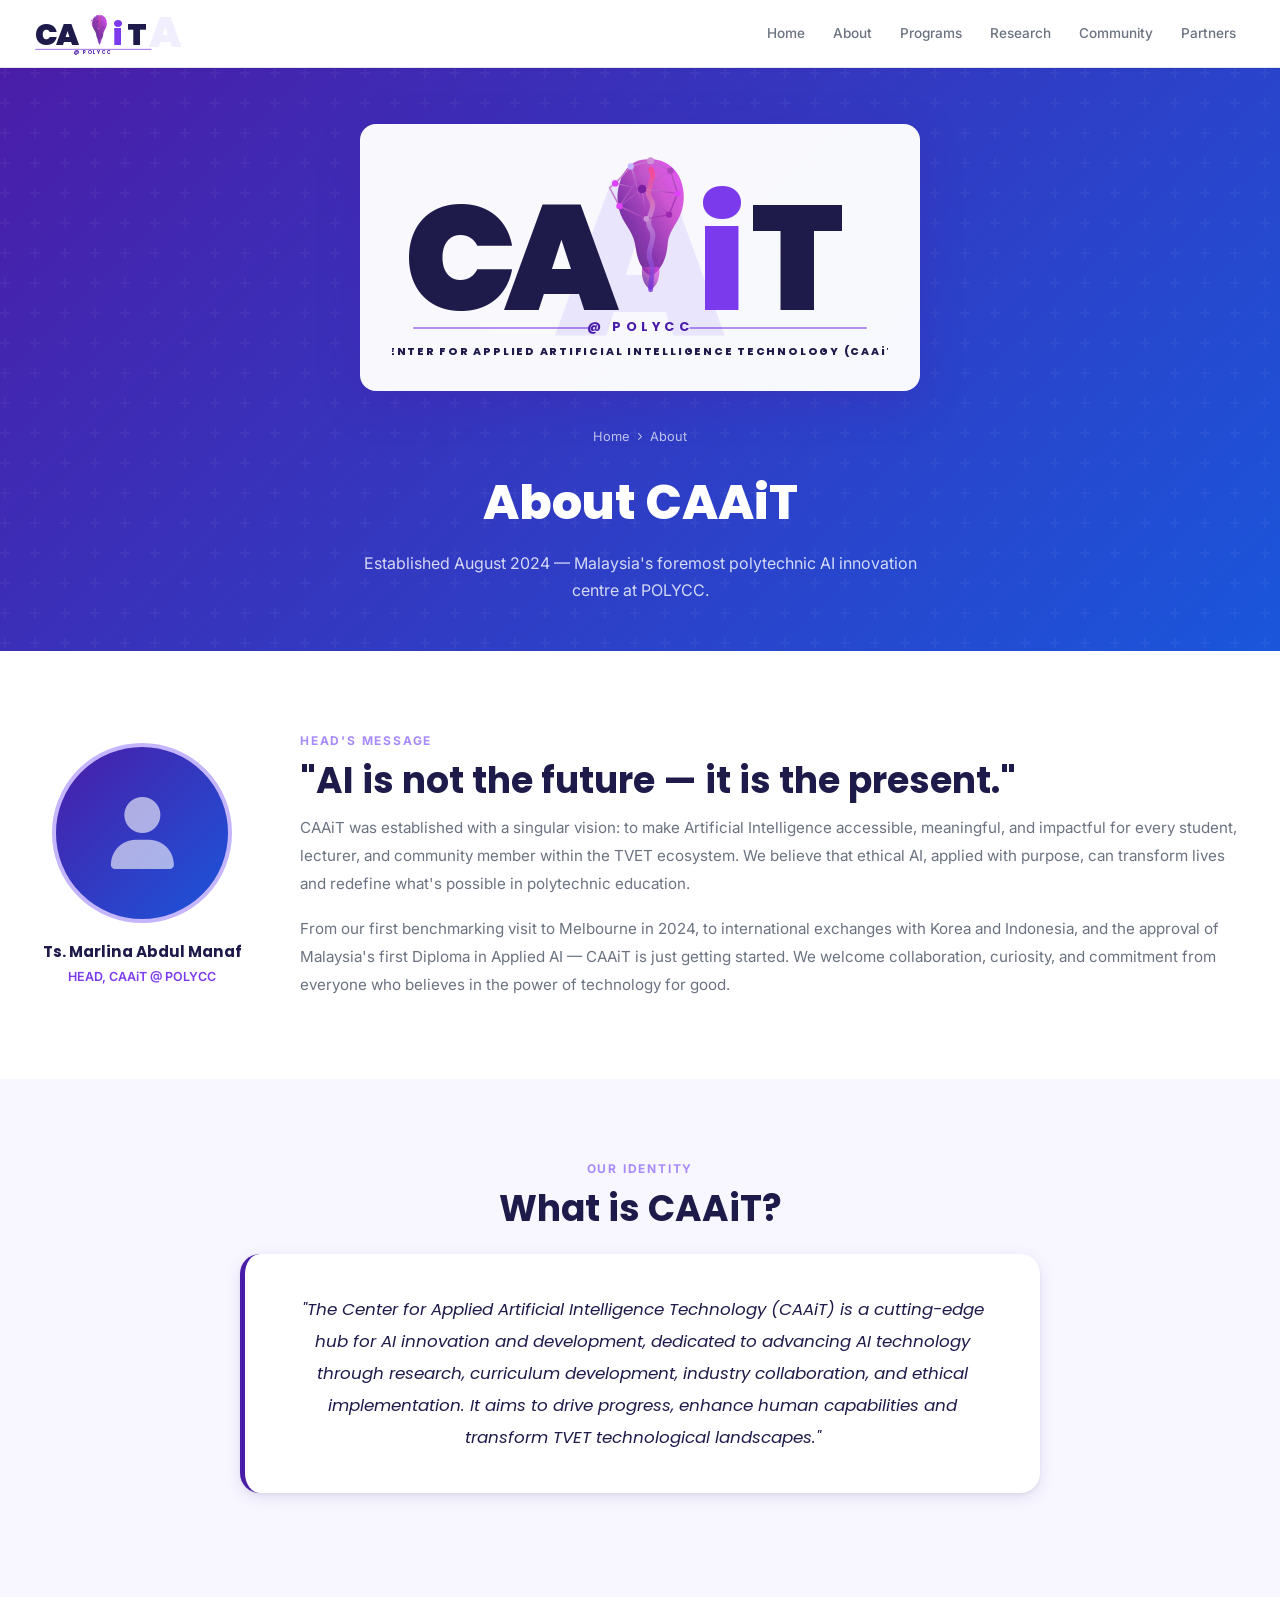
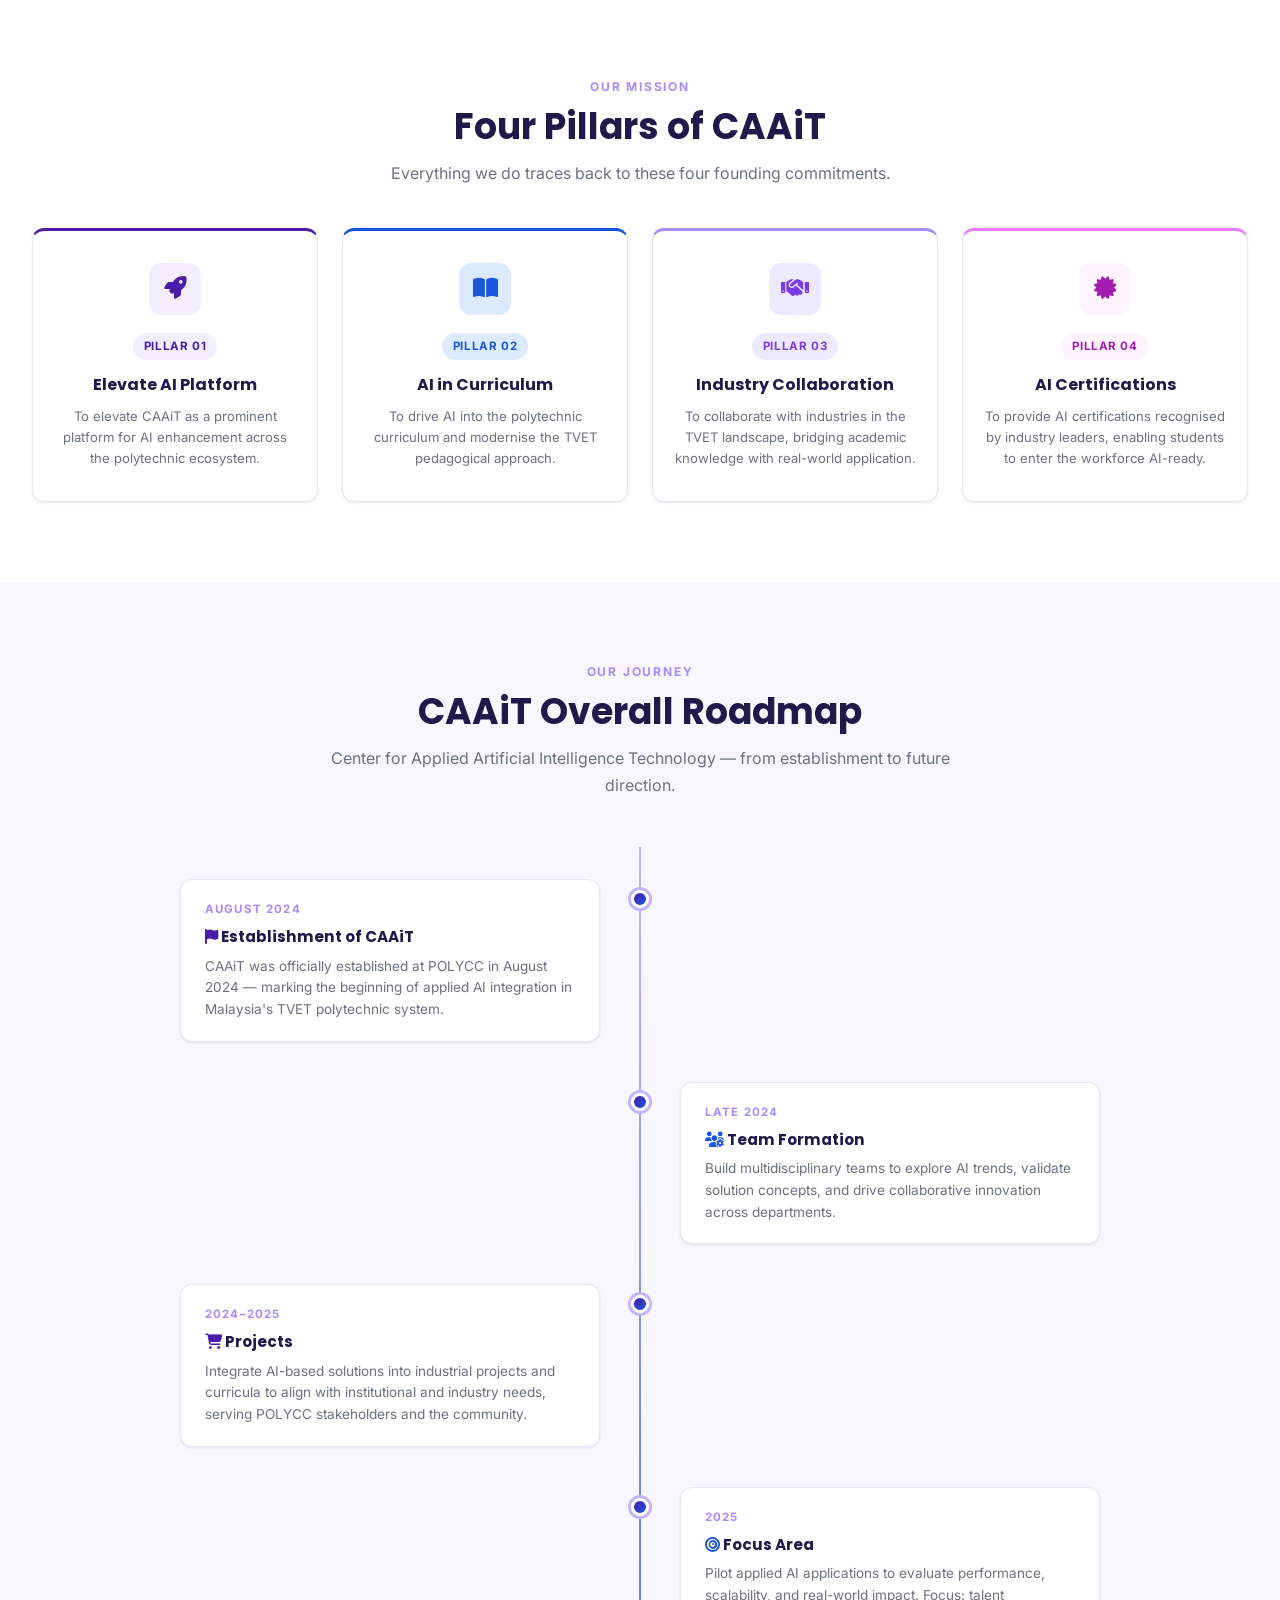
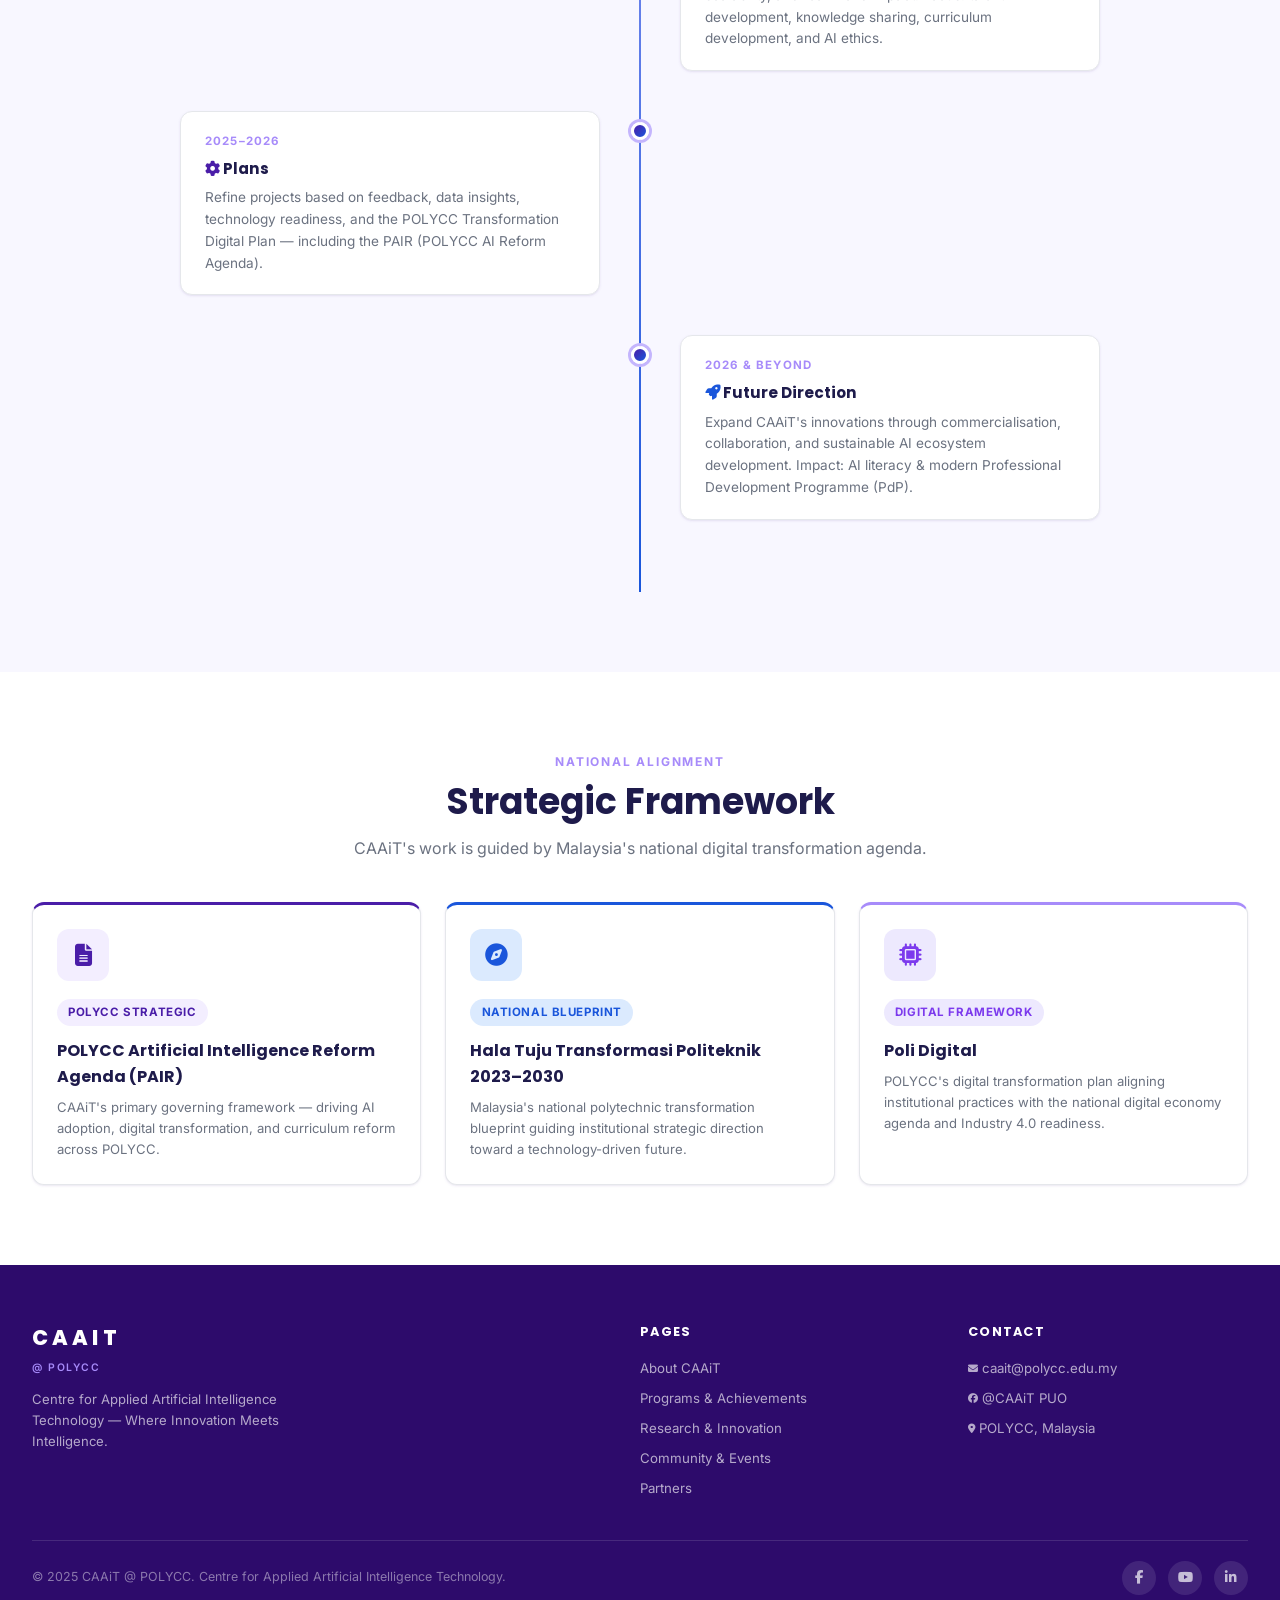
==== about.html @ 2a8da815 "Upload latest CAAiT dashboard" ====
<!DOCTYPE html>
<html lang="en">
<head>
  <meta charset="UTF-8" />
  <meta name="viewport" content="width=device-width, initial-scale=1.0" />
  <title>CAAiT — About</title>
  <link rel="stylesheet" href="https://cdnjs.cloudflare.com/ajax/libs/font-awesome/6.5.0/css/all.min.css" />
  <link rel="stylesheet" href="https://cdn.jsdelivr.net/npm/aos@2.3.4/dist/aos.css" />
  <link rel="stylesheet" href="styles.css" />
</head>
<body>

<nav class="nav">
  <div class="nav-inner">
    <a href="index.html" class="nav-logo" style="text-decoration:none;">
      <svg viewBox="0 0 330 52" xmlns="http://www.w3.org/2000/svg" style="height:42px;width:auto;display:block;">
        <defs>
          <linearGradient id="nv-face" x1="1" y1="0" x2="0" y2="1"><stop offset="0%" stop-color="#E040FB"/><stop offset="50%" stop-color="#7B1FA2"/><stop offset="100%" stop-color="#3A1070"/></linearGradient>
          <linearGradient id="nv-spine" x1="0" y1="0" x2="0" y2="1"><stop offset="0%" stop-color="#FF4081"/><stop offset="100%" stop-color="#6D28D9"/></linearGradient>
          <linearGradient id="nv-mesh" x1="0" y1="0" x2="1" y2="1"><stop offset="0%" stop-color="#CE93D8"/><stop offset="100%" stop-color="#9C27B0"/></linearGradient>
        </defs>
        <text x="165" y="42" text-anchor="middle" font-family="Poppins,sans-serif" font-weight="900" font-size="52" fill="#C4B5FD" opacity="0.22" style="pointer-events:none">A</text>
        <text x="4"   y="40" font-family="Poppins,sans-serif" font-weight="900" font-size="37" fill="#1E1B4B">C</text>
        <text x="30"  y="40" font-family="Poppins,sans-serif" font-weight="900" font-size="37" fill="#1E1B4B">A</text>
        <g transform="translate(68,1) scale(0.195)">
          <path d="M78 8 C95 6,118 18,124 42 C130 62,126 82,116 98 C110 108,105 116,104 128 C103 140,100 152,94 160 C90 166,86 170,80 172 C74 170,70 166,68 160 C62 152,60 140,58 128 C56 116,50 108,44 98 C34 82,30 62,36 42 C42 18,60 6,78 8Z" fill="url(#nv-face)" opacity="0.88"/>
          <path d="M68 160 C66 176,72 188,80 192 C88 188,94 176,92 160Z" fill="url(#nv-face)" opacity="0.70"/>
          <path d="M80 22 C90 36,70 50,80 64 C90 78,70 92,80 106 C90 120,72 136,80 152 C85 162,80 176,80 192" stroke="url(#nv-spine)" stroke-width="7" fill="none" stroke-linecap="round" opacity="0.75"/>
          <polygon points="30,42 52,18 80,10 108,24 118,56 106,86 74,92 36,74 22,48" fill="none" stroke="url(#nv-mesh)" stroke-width="2" opacity="0.9"/>
          <line x1="68" y1="50" x2="30" y2="42" stroke="url(#nv-mesh)" stroke-width="1.5" opacity="0.8"/><line x1="68" y1="50" x2="52" y2="18" stroke="url(#nv-mesh)" stroke-width="1.5" opacity="0.8"/>
          <line x1="68" y1="50" x2="80" y2="10" stroke="url(#nv-mesh)" stroke-width="1.5" opacity="0.8"/><line x1="68" y1="50" x2="108" y2="24" stroke="url(#nv-mesh)" stroke-width="1.5" opacity="0.8"/>
          <line x1="68" y1="50" x2="118" y2="56" stroke="url(#nv-mesh)" stroke-width="1.5" opacity="0.8"/><line x1="68" y1="50" x2="106" y2="86" stroke="url(#nv-mesh)" stroke-width="1.5" opacity="0.8"/>
          <line x1="68" y1="50" x2="74" y2="92" stroke="url(#nv-mesh)" stroke-width="1.5" opacity="0.8"/><line x1="68" y1="50" x2="36" y2="74" stroke="url(#nv-mesh)" stroke-width="1.5" opacity="0.8"/>
          <circle cx="52" cy="18" r="4.5" fill="#C4B5FD"/><circle cx="80" cy="10" r="5" fill="#CE93D8"/><circle cx="108" cy="24" r="4.5" fill="#AB47BC"/>
          <circle cx="118" cy="56" r="4" fill="#E040FB"/><circle cx="106" cy="86" r="4.5" fill="#9C27B0"/><circle cx="74" cy="92" r="4" fill="#CE93D8"/>
          <circle cx="36" cy="74" r="4.5" fill="#E040FB"/><circle cx="30" cy="42" r="4.5" fill="#E040FB"/><circle cx="68" cy="50" r="6" fill="#7B1FA2"/>
        </g>
        <text x="100" y="40" font-family="Poppins,sans-serif" font-weight="900" font-size="37" fill="#7C3AED">i</text>
        <text x="118" y="40" font-family="Poppins,sans-serif" font-weight="900" font-size="37" fill="#1E1B4B">T</text>
        <line x1="4" y1="45" x2="148" y2="45" stroke="#6D28D9" stroke-width="0.8"/>
        <text x="76" y="51" font-family="Poppins,sans-serif" font-weight="700" font-size="6" fill="#4A1DA8" text-anchor="middle" letter-spacing="2">@ POLYCC</text>
      </svg>
    </a>
    <button class="nav-toggle" aria-label="Toggle menu"><span></span><span></span><span></span></button>
    <div class="nav-links">
      <a href="index.html">Home</a>
      <a href="about.html">About</a>
      <a href="programs.html">Programs</a>
      <a href="research.html">Research</a>
      <a href="community.html">Community</a>
      <a href="partners.html">Partners</a>
    </div>
  </div>
</nav>

<!-- HERO -->
<section class="hero-page">
  <div class="hero-inner">
    <!-- Full CAAiT Logo -->
    <div style="margin-bottom:1.5rem;" data-aos="fade-down">
      <div style="display:inline-block; background:rgba(255,255,255,0.97); border-radius:16px; padding:1.5rem 2rem 1rem; box-shadow:0 12px 40px rgba(74,29,168,0.3); max-width:560px; width:100%;">
        <svg viewBox="0 0 700 320" xmlns="http://www.w3.org/2000/svg" style="width:100%;height:auto;display:block;">
          <defs>
            <linearGradient id="hp-face" x1="1" y1="0" x2="0" y2="1"><stop offset="0%" stop-color="#E040FB"/><stop offset="30%" stop-color="#CC44CC"/><stop offset="65%" stop-color="#7B1FA2"/><stop offset="100%" stop-color="#3A1070"/></linearGradient>
            <linearGradient id="hp-spine" x1="0" y1="0" x2="0" y2="1"><stop offset="0%" stop-color="#FF4081"/><stop offset="40%" stop-color="#CE93D8"/><stop offset="100%" stop-color="#6D28D9"/></linearGradient>
            <linearGradient id="hp-mesh" x1="0" y1="0" x2="1" y2="1"><stop offset="0%" stop-color="#CE93D8"/><stop offset="100%" stop-color="#9C27B0"/></linearGradient>
          </defs>
          <text x="350" y="265" text-anchor="middle" font-family="Poppins,sans-serif" font-weight="900" font-size="310" fill="#C4B5FD" opacity="0.28" style="pointer-events:none">A</text>
          <text x="18"  y="228" font-family="Poppins,sans-serif" font-weight="900" font-size="210" fill="#1E1B4B" text-anchor="start">C</text>
          <text x="158" y="228" font-family="Poppins,sans-serif" font-weight="900" font-size="210" fill="#1E1B4B" text-anchor="start">A</text>
          <g transform="translate(285,8)">
            <path d="M78 8 C95 6,118 18,124 42 C130 62,126 82,116 98 C110 108,105 116,104 128 C103 140,100 152,94 160 C90 166,86 170,80 172 C74 170,70 166,68 160 C62 152,60 140,58 128 C56 116,50 108,44 98 C34 82,30 62,36 42 C42 18,60 6,78 8Z" fill="url(#hp-face)" opacity="0.88"/>
            <path d="M68 160 C66 176,72 188,80 192 C88 188,94 176,92 160Z" fill="url(#hp-face)" opacity="0.70"/>
            <path d="M80 22 C90 36,70 50,80 64 C90 78,70 92,80 106 C90 120,72 136,80 152 C85 162,80 176,80 192" stroke="url(#hp-spine)" stroke-width="7" fill="none" stroke-linecap="round" opacity="0.75"/>
            <polygon points="30,42 52,18 80,10 108,24 118,56 106,86 74,92 36,74 22,48" fill="none" stroke="url(#hp-mesh)" stroke-width="2" opacity="0.92"/>
            <line x1="52" y1="18" x2="74" y2="92" stroke="url(#hp-mesh)" stroke-width="1.5" opacity="0.75"/><line x1="80" y1="10" x2="36" y2="74" stroke="url(#hp-mesh)" stroke-width="1.5" opacity="0.75"/>
            <line x1="68" y1="50" x2="30" y2="42" stroke="url(#hp-mesh)" stroke-width="1.4" opacity="0.8"/><line x1="68" y1="50" x2="52" y2="18" stroke="url(#hp-mesh)" stroke-width="1.4" opacity="0.8"/>
            <line x1="68" y1="50" x2="80" y2="10" stroke="url(#hp-mesh)" stroke-width="1.4" opacity="0.8"/><line x1="68" y1="50" x2="108" y2="24" stroke="url(#hp-mesh)" stroke-width="1.4" opacity="0.8"/>
            <line x1="68" y1="50" x2="118" y2="56" stroke="url(#hp-mesh)" stroke-width="1.4" opacity="0.8"/><line x1="68" y1="50" x2="106" y2="86" stroke="url(#hp-mesh)" stroke-width="1.4" opacity="0.8"/>
            <line x1="68" y1="50" x2="74" y2="92" stroke="url(#hp-mesh)" stroke-width="1.4" opacity="0.8"/><line x1="68" y1="50" x2="36" y2="74" stroke="url(#hp-mesh)" stroke-width="1.4" opacity="0.8"/>
            <circle cx="30" cy="42" r="4.5" fill="#E040FB"/><circle cx="52" cy="18" r="4.5" fill="#C4B5FD"/><circle cx="80" cy="10" r="5" fill="#CE93D8"/>
            <circle cx="108" cy="24" r="4.5" fill="#AB47BC"/><circle cx="118" cy="56" r="4" fill="#E040FB"/><circle cx="106" cy="86" r="4.5" fill="#9C27B0"/>
            <circle cx="74" cy="92" r="4" fill="#CE93D8"/><circle cx="36" cy="74" r="4.5" fill="#E040FB"/><circle cx="68" cy="50" r="6" fill="#7B1FA2"/>
          </g>
          <text x="432" y="228" font-family="Poppins,sans-serif" font-weight="900" font-size="210" fill="#7C3AED" text-anchor="start">i</text>
          <text x="508" y="228" font-family="Poppins,sans-serif" font-weight="900" font-size="210" fill="#1E1B4B" text-anchor="start">T</text>
          <line x1="30" y1="254" x2="280" y2="254" stroke="#6D28D9" stroke-width="1.5"/>
          <text x="350" y="259" font-family="Poppins,sans-serif" font-weight="700" font-size="18" fill="#4A1DA8" text-anchor="middle" letter-spacing="6">@ POLYCC</text>
          <line x1="420" y1="254" x2="670" y2="254" stroke="#6D28D9" stroke-width="1.5"/>
          <text x="350" y="292" font-family="Poppins,sans-serif" font-weight="800" font-size="15" fill="#1E1B4B" text-anchor="middle" letter-spacing="2.5">CENTER FOR APPLIED ARTIFICIAL INTELLIGENCE TECHNOLOGY (CAAiT)</text>
        </svg>
      </div>
    </div>
    <div class="hero-breadcrumb"><a href="index.html">Home</a> <i class="fa-solid fa-chevron-right fa-2xs"></i> About</div>
    <h1 style="font-family:'Poppins',sans-serif; font-size:clamp(1.8rem,4vw,3rem); font-weight:800; color:#fff; margin-bottom:0.5rem;">About CAAiT</h1>
    <p style="color:rgba(255,255,255,0.8); font-size:1rem; max-width:560px; margin:0 auto;">Established August 2024 — Malaysia's foremost polytechnic AI innovation centre at POLYCC.</p>
  </div>
</section>

<!-- HEAD'S MESSAGE -->
<section class="section section-alt">
  <div class="container">
    <div style="display:grid; grid-template-columns:220px 1fr; gap:3rem; align-items:center;" data-aos="fade-up">
      <div style="text-align:center;">
        <div style="width:180px; height:180px; border-radius:50%; background:var(--gradient); margin:0 auto 1rem; display:flex; align-items:center; justify-content:center; border:4px solid var(--violet-light);">
          <i class="fa-solid fa-user" style="font-size:4.5rem; color:rgba(255,255,255,0.6);"></i>
        </div>
        <div style="font-family:'Poppins',sans-serif; font-weight:700; font-size:0.95rem; color:var(--text);">Ts. Marlina Abdul Manaf</div>
        <div style="font-size:0.78rem; color:var(--violet-mid); font-weight:600; margin-top:0.2rem;">HEAD, CAAiT @ POLYCC</div>
      </div>
      <div>
        <div class="section-label">Head's Message</div>
        <h2 class="section-title">"AI is not the future — it is the present."</h2>
        <p style="color:var(--text-muted); line-height:1.85; font-size:0.95rem; margin-bottom:1rem;">
          CAAiT was established with a singular vision: to make Artificial Intelligence accessible, meaningful, and impactful for every student, lecturer, and community member within the TVET ecosystem. We believe that ethical AI, applied with purpose, can transform lives and redefine what's possible in polytechnic education.
        </p>
        <p style="color:var(--text-muted); line-height:1.85; font-size:0.95rem;">
          From our first benchmarking visit to Melbourne in 2024, to international exchanges with Korea and Indonesia, and the approval of Malaysia's first Diploma in Applied AI — CAAiT is just getting started. We welcome collaboration, curiosity, and commitment from everyone who believes in the power of technology for good.
        </p>
      </div>
    </div>
  </div>
</section>

<!-- WHAT IS CAAIT -->
<section class="section">
  <div class="container">
    <div class="text-center" data-aos="fade-up">
      <div class="section-label">Our Identity</div>
      <h2 class="section-title">What is CAAiT?</h2>
    </div>
    <div style="max-width:800px; margin:1.5rem auto; background:var(--white); border-radius:var(--radius-lg); padding:2.5rem; border-left:5px solid var(--violet); box-shadow:var(--shadow-md);" data-aos="fade-up">
      <p style="font-size:1.05rem; line-height:1.9; color:var(--text); text-align:center; font-style:italic; font-family:'Poppins',sans-serif;">
        "The Center for Applied Artificial Intelligence Technology (CAAiT) is a cutting-edge hub for AI innovation and development, dedicated to advancing AI technology through research, curriculum development, industry collaboration, and ethical implementation. It aims to drive progress, enhance human capabilities and transform TVET technological landscapes."
      </p>
    </div>
  </div>
</section>

<!-- MISSION PILLARS -->
<section class="section section-alt">
  <div class="container">
    <div class="text-center" data-aos="fade-up">
      <div class="section-label">Our Mission</div>
      <h2 class="section-title">Four Pillars of CAAiT</h2>
      <p class="section-subtitle">Everything we do traces back to these four founding commitments.</p>
    </div>
    <div class="grid-4" style="margin-top:2rem;">
      <div class="card card-accent" style="text-align:center; padding:2rem 1.25rem;" data-aos="fade-up" data-aos-delay="0">
        <div class="icon-box icon-box-violet" style="margin:0 auto 1rem;"><i class="fa-solid fa-rocket"></i></div>
        <div class="badge badge-violet" style="margin-bottom:0.75rem;">Pillar 01</div>
        <div style="font-family:'Poppins',sans-serif; font-weight:700; margin-bottom:0.5rem;">Elevate AI Platform</div>
        <div style="font-size:0.82rem; color:var(--text-muted); line-height:1.6;">To elevate CAAiT as a prominent platform for AI enhancement across the polytechnic ecosystem.</div>
      </div>
      <div class="card card-accent-blue" style="text-align:center; padding:2rem 1.25rem;" data-aos="fade-up" data-aos-delay="80">
        <div class="icon-box icon-box-blue" style="margin:0 auto 1rem;"><i class="fa-solid fa-book-open"></i></div>
        <div class="badge badge-blue" style="margin-bottom:0.75rem;">Pillar 02</div>
        <div style="font-family:'Poppins',sans-serif; font-weight:700; margin-bottom:0.5rem;">AI in Curriculum</div>
        <div style="font-size:0.82rem; color:var(--text-muted); line-height:1.6;">To drive AI into the polytechnic curriculum and modernise the TVET pedagogical approach.</div>
      </div>
      <div class="card card-accent-lavender" style="text-align:center; padding:2rem 1.25rem;" data-aos="fade-up" data-aos-delay="160">
        <div class="icon-box icon-box-lav" style="margin:0 auto 1rem;"><i class="fa-solid fa-handshake"></i></div>
        <div class="badge badge-lavender" style="margin-bottom:0.75rem;">Pillar 03</div>
        <div style="font-family:'Poppins',sans-serif; font-weight:700; margin-bottom:0.5rem;">Industry Collaboration</div>
        <div style="font-size:0.82rem; color:var(--text-muted); line-height:1.6;">To collaborate with industries in the TVET landscape, bridging academic knowledge with real-world application.</div>
      </div>
      <div class="card" style="text-align:center; padding:2rem 1.25rem; border-top:3px solid var(--pink);" data-aos="fade-up" data-aos-delay="240">
        <div class="icon-box icon-box-pink" style="margin:0 auto 1rem;"><i class="fa-solid fa-certificate"></i></div>
        <div class="badge badge-pink" style="margin-bottom:0.75rem;">Pillar 04</div>
        <div style="font-family:'Poppins',sans-serif; font-weight:700; margin-bottom:0.5rem;">AI Certifications</div>
        <div style="font-size:0.82rem; color:var(--text-muted); line-height:1.6;">To provide AI certifications recognised by industry leaders, enabling students to enter the workforce AI-ready.</div>
      </div>
    </div>
  </div>
</section>

<!-- ROADMAP TIMELINE -->
<section class="section">
  <div class="container">
    <div class="text-center" data-aos="fade-up">
      <div class="section-label">Our Journey</div>
      <h2 class="section-title">CAAiT Overall Roadmap</h2>
      <p class="section-subtitle">Center for Applied Artificial Intelligence Technology — from establishment to future direction.</p>
    </div>
    <div class="timeline" style="margin-top:3rem;">

      <div class="timeline-item" data-aos="fade-right">
        <div class="timeline-dot"></div>
        <div class="timeline-content">
          <div class="timeline-year">August 2024</div>
          <div class="timeline-heading"><i class="fa-solid fa-flag" style="color:var(--violet);"></i> Establishment of CAAiT</div>
          <div class="timeline-body">CAAiT was officially established at POLYCC in August 2024 — marking the beginning of applied AI integration in Malaysia's TVET polytechnic system.</div>
        </div>
      </div>

      <div class="timeline-item" data-aos="fade-left">
        <div class="timeline-dot"></div>
        <div class="timeline-content">
          <div class="timeline-year">Late 2024</div>
          <div class="timeline-heading"><i class="fa-solid fa-users-gear" style="color:var(--blue);"></i> Team Formation</div>
          <div class="timeline-body">Build multidisciplinary teams to explore AI trends, validate solution concepts, and drive collaborative innovation across departments.</div>
        </div>
      </div>

      <div class="timeline-item" data-aos="fade-right">
        <div class="timeline-dot"></div>
        <div class="timeline-content">
          <div class="timeline-year">2024–2025</div>
          <div class="timeline-heading"><i class="fa-solid fa-cart-shopping" style="color:var(--violet);"></i> Projects</div>
          <div class="timeline-body">Integrate AI-based solutions into industrial projects and curricula to align with institutional and industry needs, serving POLYCC stakeholders and the community.</div>
        </div>
      </div>

      <div class="timeline-item" data-aos="fade-left">
        <div class="timeline-dot"></div>
        <div class="timeline-content">
          <div class="timeline-year">2025</div>
          <div class="timeline-heading"><i class="fa-solid fa-bullseye" style="color:var(--blue);"></i> Focus Area</div>
          <div class="timeline-body">Pilot applied AI applications to evaluate performance, scalability, and real-world impact. Focus: talent development, knowledge sharing, curriculum development, and AI ethics.</div>
        </div>
      </div>

      <div class="timeline-item" data-aos="fade-right">
        <div class="timeline-dot"></div>
        <div class="timeline-content">
          <div class="timeline-year">2025–2026</div>
          <div class="timeline-heading"><i class="fa-solid fa-gear" style="color:var(--violet);"></i> Plans</div>
          <div class="timeline-body">Refine projects based on feedback, data insights, technology readiness, and the POLYCC Transformation Digital Plan — including the PAIR (POLYCC AI Reform Agenda).</div>
        </div>
      </div>

      <div class="timeline-item" data-aos="fade-left">
        <div class="timeline-dot"></div>
        <div class="timeline-content">
          <div class="timeline-year">2026 &amp; Beyond</div>
          <div class="timeline-heading"><i class="fa-solid fa-rocket" style="color:var(--blue);"></i> Future Direction</div>
          <div class="timeline-body">Expand CAAiT's innovations through commercialisation, collaboration, and sustainable AI ecosystem development. Impact: AI literacy &amp; modern Professional Development Programme (PdP).</div>
        </div>
      </div>

    </div>
  </div>
</section>

<!-- STRATEGIC ALIGNMENT -->
<section class="section section-alt">
  <div class="container">
    <div class="text-center" data-aos="fade-up">
      <div class="section-label">National Alignment</div>
      <h2 class="section-title">Strategic Framework</h2>
      <p class="section-subtitle">CAAiT's work is guided by Malaysia's national digital transformation agenda.</p>
    </div>
    <div class="grid-3" style="margin-top:2rem;">
      <div class="card card-accent" data-aos="fade-up" data-aos-delay="0">
        <div class="icon-box icon-box-violet"><i class="fa-solid fa-file-lines"></i></div>
        <div class="badge badge-violet" style="margin-bottom:0.75rem;">POLYCC Strategic</div>
        <div style="font-family:'Poppins',sans-serif; font-weight:700; margin-bottom:0.4rem;">POLYCC Artificial Intelligence Reform Agenda (PAIR)</div>
        <div style="font-size:0.82rem; color:var(--text-muted); line-height:1.6;">CAAiT's primary governing framework — driving AI adoption, digital transformation, and curriculum reform across POLYCC.</div>
      </div>
      <div class="card card-accent-blue" data-aos="fade-up" data-aos-delay="80">
        <div class="icon-box icon-box-blue"><i class="fa-solid fa-compass"></i></div>
        <div class="badge badge-blue" style="margin-bottom:0.75rem;">National Blueprint</div>
        <div style="font-family:'Poppins',sans-serif; font-weight:700; margin-bottom:0.4rem;">Hala Tuju Transformasi Politeknik 2023–2030</div>
        <div style="font-size:0.82rem; color:var(--text-muted); line-height:1.6;">Malaysia's national polytechnic transformation blueprint guiding institutional strategic direction toward a technology-driven future.</div>
      </div>
      <div class="card card-accent-lavender" data-aos="fade-up" data-aos-delay="160">
        <div class="icon-box icon-box-lav"><i class="fa-solid fa-microchip"></i></div>
        <div class="badge badge-lavender" style="margin-bottom:0.75rem;">Digital Framework</div>
        <div style="font-family:'Poppins',sans-serif; font-weight:700; margin-bottom:0.4rem;">Poli Digital</div>
        <div style="font-size:0.82rem; color:var(--text-muted); line-height:1.6;">POLYCC's digital transformation plan aligning institutional practices with the national digital economy agenda and Industry 4.0 readiness.</div>
      </div>
    </div>
  </div>
</section>

<footer class="footer">
  <div class="container">
    <div class="footer-grid">
      <div>
        <div class="footer-brand-name">CAAiT</div>
        <div class="footer-brand-sub">@ POLYCC</div>
        <p class="footer-tagline">Centre for Applied Artificial Intelligence Technology — Where Innovation Meets Intelligence.</p>
      </div>
      <div>
        <div class="footer-col-title">Pages</div>
        <div class="footer-links">
          <a href="about.html">About CAAiT</a>
          <a href="programs.html">Programs &amp; Achievements</a>
          <a href="research.html">Research &amp; Innovation</a>
          <a href="community.html">Community &amp; Events</a>
          <a href="partners.html">Partners</a>
        </div>
      </div>
      <div>
        <div class="footer-col-title">Contact</div>
        <div class="footer-links">
          <a href="#"><i class="fa-solid fa-envelope fa-xs"></i> caait@polycc.edu.my</a>
          <a href="#"><i class="fa-brands fa-facebook fa-xs"></i> @CAAiT PUO</a>
          <a href="#"><i class="fa-solid fa-location-dot fa-xs"></i> POLYCC, Malaysia</a>
        </div>
      </div>
    </div>
    <div class="footer-bottom">
      <div class="footer-copy">© 2025 CAAiT @ POLYCC. Centre for Applied Artificial Intelligence Technology.</div>
      <div class="footer-social">
        <a href="#"><i class="fa-brands fa-facebook-f"></i></a>
        <a href="#"><i class="fa-brands fa-youtube"></i></a>
        <a href="#"><i class="fa-brands fa-linkedin-in"></i></a>
      </div>
    </div>
  </div>
</footer>

<script src="https://cdn.jsdelivr.net/npm/aos@2.3.4/dist/aos.js"></script>
<script src="app.js"></script>
</body>
</html>
---- styles.css ----
/* ============================================================
   CAAiT Dashboard — Shared Stylesheet
   Design: Violet · Blue · White | Academic & Professional
   ============================================================ */

/* --- Google Fonts --- */
@import url('https://fonts.googleapis.com/css2?family=Poppins:wght@400;500;600;700;800&family=Inter:wght@400;500;600&display=swap');

/* --- CSS Variables --- */
:root {
  --violet:        #4A1DA8;
  --violet-deep:   #2D0B6B;
  --violet-mid:    #7C3AED;
  --violet-light:  #C4B5FD;
  --violet-bg:     #F3EEFF;
  --blue:          #1A56DB;
  --blue-mid:      #2563EB;
  --blue-light:    #DBEAFE;
  --lavender:      #A78BFA;
  --pink:          #E879F9;
  --white:         #FFFFFF;
  --surface:       #F8F7FF;
  --border:        #E5E7EB;
  --text:          #1E1B4B;
  --text-muted:    #6B7280;
  --text-light:    #9CA3AF;
  --success:       #059669;
  --success-bg:    #D1FAE5;
  --warning:       #D97706;
  --warning-bg:    #FEF3C7;
  --gradient:      linear-gradient(135deg, #4A1DA8 0%, #1A56DB 100%);
  --gradient-soft: linear-gradient(135deg, #F3EEFF 0%, #DBEAFE 100%);
  --shadow-sm:     0 1px 3px rgba(74,29,168,0.08), 0 1px 2px rgba(0,0,0,0.04);
  --shadow-md:     0 4px 16px rgba(74,29,168,0.12), 0 2px 4px rgba(0,0,0,0.06);
  --shadow-lg:     0 10px 32px rgba(74,29,168,0.18), 0 4px 8px rgba(0,0,0,0.08);
  --radius-sm:     6px;
  --radius-md:     12px;
  --radius-lg:     20px;
  --nav-h:         68px;
}

/* --- Reset --- */
*, *::before, *::after { box-sizing: border-box; margin: 0; padding: 0; }
html { scroll-behavior: smooth; font-size: 16px; }
body {
  font-family: 'Inter', system-ui, sans-serif;
  background: var(--surface);
  color: var(--text);
  line-height: 1.65;
  min-height: 100vh;
}
img { max-width: 100%; display: block; }
a { color: inherit; text-decoration: none; }
ul, ol { list-style: none; }
button { cursor: pointer; font-family: inherit; border: none; background: none; }

/* ============================================================
   NAVIGATION
   ============================================================ */
.nav {
  position: sticky;
  top: 0;
  z-index: 1000;
  background: var(--white);
  border-bottom: 1px solid var(--border);
  box-shadow: var(--shadow-sm);
  height: var(--nav-h);
}
.nav-inner {
  max-width: 1280px;
  margin: 0 auto;
  padding: 0 2rem;
  height: 100%;
  display: flex;
  align-items: center;
  justify-content: space-between;
  gap: 1rem;
}
/* Logo */
.nav-logo { display: flex; flex-direction: column; line-height: 1.1; text-decoration: none; }
.nav-logo-name {
  font-family: 'Poppins', sans-serif;
  font-weight: 800;
  font-size: 1.45rem;
  letter-spacing: 0.22em;
  color: var(--text);
  text-transform: uppercase;
}
.nav-logo-name span { color: var(--violet-mid); }
.nav-logo-sub {
  font-size: 0.6rem;
  letter-spacing: 0.18em;
  color: var(--violet-mid);
  text-transform: uppercase;
  font-weight: 600;
}
/* Nav links */
.nav-links {
  display: flex;
  align-items: center;
  gap: 0.25rem;
}
.nav-links a {
  font-family: 'Inter', sans-serif;
  font-size: 0.85rem;
  font-weight: 500;
  color: var(--text-muted);
  padding: 0.4rem 0.75rem;
  border-radius: var(--radius-sm);
  transition: color 0.2s, background 0.2s;
  position: relative;
  white-space: nowrap;
}
.nav-links a:hover { color: var(--violet); background: var(--violet-bg); }
.nav-links a.active {
  color: var(--violet);
  font-weight: 600;
  background: var(--violet-bg);
}
.nav-links a.active::after {
  content: '';
  position: absolute;
  bottom: -1px;
  left: 0.75rem;
  right: 0.75rem;
  height: 2px;
  background: var(--violet);
  border-radius: 2px 2px 0 0;
}
/* Hamburger */
.nav-toggle {
  display: none;
  flex-direction: column;
  gap: 5px;
  padding: 6px;
  border-radius: var(--radius-sm);
  cursor: pointer;
}
.nav-toggle span {
  display: block;
  width: 22px;
  height: 2px;
  background: var(--text);
  border-radius: 2px;
  transition: transform 0.3s, opacity 0.3s;
}
@media (max-width: 860px) {
  .nav-toggle { display: flex; }
  .nav-links {
    display: none;
    position: absolute;
    top: var(--nav-h);
    left: 0; right: 0;
    background: var(--white);
    flex-direction: column;
    padding: 1rem 2rem 1.5rem;
    border-bottom: 1px solid var(--border);
    box-shadow: var(--shadow-md);
    gap: 0.25rem;
    align-items: flex-start;
  }
  .nav-links.open { display: flex; }
  .nav-links a { width: 100%; padding: 0.6rem 0.75rem; }
}

/* ============================================================
   LAYOUT UTILITIES
   ============================================================ */
.container { max-width: 1280px; margin: 0 auto; padding: 0 2rem; }
.section { padding: 5rem 0; }
.section-sm { padding: 3rem 0; }
.section-alt { background: var(--white); }
.section-dark { background: var(--gradient); color: var(--white); }

.section-label {
  font-size: 0.75rem;
  font-weight: 700;
  letter-spacing: 0.15em;
  text-transform: uppercase;
  color: var(--lavender);
  margin-bottom: 0.5rem;
}
.section-title {
  font-family: 'Poppins', sans-serif;
  font-size: clamp(1.6rem, 3vw, 2.25rem);
  font-weight: 700;
  color: var(--text);
  line-height: 1.2;
  margin-bottom: 0.75rem;
}
.section-title.light { color: var(--white); }
.section-subtitle {
  font-size: 1rem;
  color: var(--text-muted);
  max-width: 620px;
  margin-bottom: 2.5rem;
  line-height: 1.7;
}
.section-subtitle.light { color: rgba(255,255,255,0.8); }
.text-center { text-align: center; }
.text-center .section-subtitle { margin-left: auto; margin-right: auto; }

.gradient-text {
  background: var(--gradient);
  -webkit-background-clip: text;
  -webkit-text-fill-color: transparent;
  background-clip: text;
}

/* Grid helpers */
.grid-2 { display: grid; grid-template-columns: repeat(2, 1fr); gap: 1.5rem; }
.grid-3 { display: grid; grid-template-columns: repeat(3, 1fr); gap: 1.5rem; }
.grid-4 { display: grid; grid-template-columns: repeat(4, 1fr); gap: 1.5rem; }
@media (max-width: 1024px) { .grid-4 { grid-template-columns: repeat(2, 1fr); } }
@media (max-width: 768px)  { .grid-3, .grid-4 { grid-template-columns: 1fr 1fr; } }
@media (max-width: 560px)  { .grid-2, .grid-3, .grid-4 { grid-template-columns: 1fr; } }

/* ============================================================
   BUTTONS
   ============================================================ */
.btn {
  display: inline-flex;
  align-items: center;
  gap: 0.5rem;
  font-family: 'Inter', sans-serif;
  font-weight: 600;
  font-size: 0.9rem;
  padding: 0.7rem 1.6rem;
  border-radius: 50px;
  transition: all 0.25s;
  cursor: pointer;
  text-decoration: none;
  border: 2px solid transparent;
  white-space: nowrap;
}
.btn-primary {
  background: var(--gradient);
  color: var(--white);
  box-shadow: 0 4px 14px rgba(74,29,168,0.35);
}
.btn-primary:hover {
  transform: translateY(-2px);
  box-shadow: 0 8px 20px rgba(74,29,168,0.4);
}
.btn-outline {
  background: transparent;
  color: var(--white);
  border-color: rgba(255,255,255,0.7);
}
.btn-outline:hover {
  background: rgba(255,255,255,0.15);
  border-color: var(--white);
}
.btn-outline-violet {
  background: transparent;
  color: var(--violet);
  border-color: var(--violet);
}
.btn-outline-violet:hover { background: var(--violet-bg); }
.btn-sm { padding: 0.45rem 1.1rem; font-size: 0.8rem; }

/* ============================================================
   CARDS
   ============================================================ */
.card {
  background: var(--white);
  border: 1px solid var(--border);
  border-radius: var(--radius-md);
  padding: 1.5rem;
  box-shadow: var(--shadow-sm);
  transition: transform 0.25s, box-shadow 0.25s;
}
.card:hover {
  transform: translateY(-3px);
  box-shadow: var(--shadow-md);
}
.card-accent { border-top: 3px solid var(--violet); }
.card-accent-blue { border-top: 3px solid var(--blue); }
.card-accent-lavender { border-top: 3px solid var(--lavender); }

/* ============================================================
   BADGES
   ============================================================ */
.badge {
  display: inline-flex;
  align-items: center;
  gap: 0.3rem;
  font-size: 0.72rem;
  font-weight: 700;
  letter-spacing: 0.05em;
  text-transform: uppercase;
  padding: 0.25rem 0.7rem;
  border-radius: 50px;
}
.badge-violet   { background: var(--violet-bg); color: var(--violet); }
.badge-blue     { background: var(--blue-light); color: var(--blue); }
.badge-lavender { background: #EDE9FE; color: var(--violet-mid); }
.badge-success  { background: var(--success-bg); color: var(--success); }
.badge-warning  { background: var(--warning-bg); color: var(--warning); }
.badge-pink     { background: #FDF4FF; color: #A21CAF; }

/* ============================================================
   HERO
   ============================================================ */
.hero {
  background: var(--gradient);
  padding: 5.5rem 0 5rem;
  position: relative;
  overflow: hidden;
}
.hero::before {
  content: '';
  position: absolute;
  inset: 0;
  background: url("data:image/svg+xml,%3Csvg width='60' height='60' viewBox='0 0 60 60' xmlns='http://www.w3.org/2000/svg'%3E%3Cg fill='none' fill-rule='evenodd'%3E%3Cg fill='%23ffffff' fill-opacity='0.04'%3E%3Cpath d='M36 34v-4h-2v4h-4v2h4v4h2v-4h4v-2h-4zm0-30V0h-2v4h-4v2h4v4h2V6h4V4h-4zM6 34v-4H4v4H0v2h4v4h2v-4h4v-2H6zM6 4V0H4v4H0v2h4v4h2V6h4V4H6z'/%3E%3C/g%3E%3C/g%3E%3C/svg%3E");
}
.hero-inner {
  position: relative;
  z-index: 1;
  max-width: 1280px;
  margin: 0 auto;
  padding: 0 2rem;
}
.hero-page {
  background: var(--gradient);
  padding: 3.5rem 0 3rem;
  position: relative;
  overflow: hidden;
}
.hero-page::before {
  content: '';
  position: absolute;
  inset: 0;
  background: url("data:image/svg+xml,%3Csvg width='60' height='60' viewBox='0 0 60 60' xmlns='http://www.w3.org/2000/svg'%3E%3Cg fill='none' fill-rule='evenodd'%3E%3Cg fill='%23ffffff' fill-opacity='0.04'%3E%3Cpath d='M36 34v-4h-2v4h-4v2h4v4h2v-4h4v-2h-4zm0-30V0h-2v4h-4v2h4v4h2V6h4V4h-4zM6 34v-4H4v4H0v2h4v4h2v-4h4v-2H6zM6 4V0H4v4H0v2h4v4h2V6h4V4H6z'/%3E%3C/g%3E%3C/g%3E%3C/svg%3E");
}
.hero-page .hero-inner { text-align: center; }
.hero-breadcrumb {
  display: inline-flex;
  align-items: center;
  gap: 0.5rem;
  font-size: 0.8rem;
  color: rgba(255,255,255,0.7);
  margin-bottom: 1rem;
}
.hero-breadcrumb a { color: rgba(255,255,255,0.7); }
.hero-breadcrumb a:hover { color: #fff; }

/* ============================================================
   KPI COUNTERS
   ============================================================ */
.kpi-grid {
  display: grid;
  grid-template-columns: repeat(4, 1fr);
  gap: 1.25rem;
  margin-top: 3rem;
}
@media (max-width: 900px)  { .kpi-grid { grid-template-columns: repeat(2, 1fr); } }
@media (max-width: 480px)  { .kpi-grid { grid-template-columns: 1fr 1fr; gap: 0.75rem; } }
.kpi-card {
  background: var(--white);
  border-radius: var(--radius-md);
  padding: 1.5rem 1.25rem;
  text-align: center;
  box-shadow: var(--shadow-md);
  border-top: 3px solid var(--violet);
  transition: transform 0.25s;
}
.kpi-card:hover { transform: translateY(-3px); }
.kpi-card:nth-child(2) { border-top-color: var(--blue); }
.kpi-card:nth-child(3) { border-top-color: var(--lavender); }
.kpi-card:nth-child(4) { border-top-color: var(--pink); }
.kpi-icon {
  width: 44px;
  height: 44px;
  border-radius: 50%;
  background: var(--violet-bg);
  display: flex;
  align-items: center;
  justify-content: center;
  margin: 0 auto 0.75rem;
  font-size: 1.2rem;
  color: var(--violet);
}
.kpi-card:nth-child(2) .kpi-icon { background: var(--blue-light); color: var(--blue); }
.kpi-card:nth-child(3) .kpi-icon { background: #EDE9FE; color: var(--violet-mid); }
.kpi-card:nth-child(4) .kpi-icon { background: #FDF4FF; color: #A21CAF; }
.kpi-number {
  font-family: 'Poppins', sans-serif;
  font-size: 2.1rem;
  font-weight: 800;
  color: var(--text);
  line-height: 1;
  margin-bottom: 0.3rem;
}
.kpi-label {
  font-size: 0.8rem;
  color: var(--text-muted);
  font-weight: 500;
  line-height: 1.3;
}

/* ============================================================
   PROGRESS BARS
   ============================================================ */
.progress-track {
  height: 7px;
  background: var(--border);
  border-radius: 50px;
  overflow: hidden;
  margin-top: 0.5rem;
}
.progress-fill {
  height: 100%;
  border-radius: 50px;
  background: var(--gradient);
  transition: width 1.2s cubic-bezier(0.4,0,0.2,1);
}

/* ============================================================
   CHART CONTAINERS
   ============================================================ */
.chart-card {
  background: var(--white);
  border: 1px solid var(--border);
  border-radius: var(--radius-md);
  padding: 1.75rem;
  box-shadow: var(--shadow-sm);
}
.chart-title {
  font-family: 'Poppins', sans-serif;
  font-size: 0.95rem;
  font-weight: 700;
  color: var(--text);
  margin-bottom: 0.25rem;
}
.chart-subtitle {
  font-size: 0.78rem;
  color: var(--text-muted);
  margin-bottom: 1.25rem;
}
.chart-wrap { position: relative; }

/* ============================================================
   TIMELINE (Roadmap)
   ============================================================ */
.timeline {
  position: relative;
  padding: 2rem 0;
}
.timeline::before {
  content: '';
  position: absolute;
  left: 50%;
  top: 0; bottom: 0;
  width: 2px;
  background: linear-gradient(to bottom, var(--violet-light), var(--blue));
  transform: translateX(-50%);
}
.timeline-item {
  display: flex;
  justify-content: flex-end;
  padding-right: calc(50% + 2.5rem);
  margin-bottom: 2.5rem;
  position: relative;
  cursor: pointer;
}
.timeline-item:nth-child(even) {
  justify-content: flex-start;
  padding-right: 0;
  padding-left: calc(50% + 2.5rem);
}
.timeline-dot {
  position: absolute;
  left: 50%;
  top: 1.25rem;
  transform: translate(-50%, -50%);
  width: 18px;
  height: 18px;
  border-radius: 50%;
  background: var(--gradient);
  border: 3px solid var(--white);
  box-shadow: 0 0 0 3px var(--violet-light);
  z-index: 2;
  transition: transform 0.2s;
}
.timeline-item:hover .timeline-dot { transform: translate(-50%, -50%) scale(1.3); }
.timeline-content {
  background: var(--white);
  border: 1px solid var(--border);
  border-radius: var(--radius-md);
  padding: 1.25rem 1.5rem;
  box-shadow: var(--shadow-sm);
  max-width: 420px;
  transition: box-shadow 0.25s;
}
.timeline-item:hover .timeline-content { box-shadow: var(--shadow-md); }
.timeline-year {
  font-size: 0.72rem;
  font-weight: 700;
  letter-spacing: 0.1em;
  text-transform: uppercase;
  color: var(--lavender);
  margin-bottom: 0.3rem;
}
.timeline-heading {
  font-family: 'Poppins', sans-serif;
  font-weight: 700;
  font-size: 0.95rem;
  color: var(--text);
  margin-bottom: 0.4rem;
}
.timeline-body { font-size: 0.85rem; color: var(--text-muted); line-height: 1.6; }
@media (max-width: 768px) {
  .timeline::before { left: 1rem; }
  .timeline-item, .timeline-item:nth-child(even) {
    justify-content: flex-start;
    padding-left: 3.5rem;
    padding-right: 0;
  }
  .timeline-dot { left: 1rem; }
}

/* ============================================================
   FILTER TABS
   ============================================================ */
.filter-tabs {
  display: flex;
  flex-wrap: wrap;
  gap: 0.5rem;
  margin-bottom: 2rem;
}
.filter-tab {
  font-size: 0.82rem;
  font-weight: 600;
  padding: 0.45rem 1.1rem;
  border-radius: 50px;
  border: 2px solid var(--border);
  color: var(--text-muted);
  background: var(--white);
  cursor: pointer;
  transition: all 0.2s;
}
.filter-tab:hover { border-color: var(--violet-light); color: var(--violet); }
.filter-tab.active {
  background: var(--gradient);
  border-color: transparent;
  color: var(--white);
}

/* ============================================================
   PROGRAM CARDS
   ============================================================ */
.program-grid {
  display: grid;
  grid-template-columns: repeat(3, 1fr);
  gap: 1.25rem;
}
@media (max-width: 900px)  { .program-grid { grid-template-columns: repeat(2, 1fr); } }
@media (max-width: 560px)  { .program-grid { grid-template-columns: 1fr; } }
.program-card {
  background: var(--white);
  border: 1px solid var(--border);
  border-radius: var(--radius-md);
  padding: 1.35rem;
  box-shadow: var(--shadow-sm);
  cursor: pointer;
  transition: all 0.25s;
  display: flex;
  flex-direction: column;
  gap: 0.6rem;
  position: relative;
  overflow: hidden;
}
.program-card::before {
  content: '';
  position: absolute;
  top: 0; left: 0; right: 0;
  height: 3px;
  background: var(--gradient);
}
.program-card:hover { transform: translateY(-4px); box-shadow: var(--shadow-md); }
.program-num {
  font-family: 'Poppins', sans-serif;
  font-size: 0.7rem;
  font-weight: 800;
  letter-spacing: 0.1em;
  color: var(--violet-light);
}
.program-title {
  font-family: 'Poppins', sans-serif;
  font-weight: 700;
  font-size: 0.92rem;
  color: var(--text);
  line-height: 1.3;
}
.program-date { font-size: 0.78rem; color: var(--text-muted); }
.program-desc { font-size: 0.82rem; color: var(--text-muted); line-height: 1.55; flex: 1; }
.program-footer { display: flex; align-items: center; justify-content: space-between; margin-top: 0.25rem; }

/* ============================================================
   MODAL
   ============================================================ */
.modal-overlay {
  display: none;
  position: fixed;
  inset: 0;
  background: rgba(30,27,74,0.65);
  z-index: 2000;
  align-items: center;
  justify-content: center;
  padding: 1.5rem;
  backdrop-filter: blur(4px);
}
.modal-overlay.open { display: flex; }
.modal {
  background: var(--white);
  border-radius: var(--radius-lg);
  padding: 2.5rem;
  max-width: 580px;
  width: 100%;
  max-height: 85vh;
  overflow-y: auto;
  position: relative;
  box-shadow: var(--shadow-lg);
  animation: modalIn 0.25s ease;
}
@keyframes modalIn { from { opacity: 0; transform: scale(0.95) translateY(10px); } to { opacity: 1; transform: scale(1) translateY(0); } }
.modal-close {
  position: absolute;
  top: 1.25rem;
  right: 1.25rem;
  width: 32px; height: 32px;
  border-radius: 50%;
  background: var(--surface);
  display: flex; align-items: center; justify-content: center;
  font-size: 1rem;
  color: var(--text-muted);
  cursor: pointer;
  transition: background 0.2s;
}
.modal-close:hover { background: var(--violet-bg); color: var(--violet); }

/* ============================================================
   EVENTS LIST
   ============================================================ */
.event-item {
  display: grid;
  grid-template-columns: 72px 1fr auto;
  gap: 1rem;
  align-items: start;
  padding: 1.25rem 0;
  border-bottom: 1px solid var(--border);
}
.event-item:last-child { border-bottom: none; }
.event-date-block {
  text-align: center;
  background: var(--violet-bg);
  border-radius: var(--radius-sm);
  padding: 0.6rem 0.4rem;
  border: 1px solid var(--violet-light);
}
.event-day {
  font-family: 'Poppins', sans-serif;
  font-size: 1.4rem;
  font-weight: 800;
  color: var(--violet);
  line-height: 1;
}
.event-month { font-size: 0.65rem; font-weight: 700; color: var(--violet-mid); text-transform: uppercase; letter-spacing: 0.05em; }
.event-title {
  font-family: 'Poppins', sans-serif;
  font-weight: 600;
  font-size: 0.92rem;
  color: var(--text);
  margin-bottom: 0.25rem;
}
.event-desc { font-size: 0.82rem; color: var(--text-muted); line-height: 1.5; }
@media (max-width: 480px) { .event-item { grid-template-columns: 60px 1fr; } .event-item > :last-child { grid-column: 2; } }

/* ============================================================
   PARTNER CARDS
   ============================================================ */
.partner-card {
  background: var(--white);
  border: 1px solid var(--border);
  border-radius: var(--radius-md);
  padding: 1.25rem 1.5rem;
  display: flex;
  flex-direction: column;
  gap: 0.5rem;
  box-shadow: var(--shadow-sm);
  transition: all 0.25s;
}
.partner-card:hover { transform: translateY(-3px); box-shadow: var(--shadow-md); border-color: var(--violet-light); }
.partner-name {
  font-family: 'Poppins', sans-serif;
  font-weight: 700;
  font-size: 0.95rem;
  color: var(--text);
}
.partner-desc { font-size: 0.8rem; color: var(--text-muted); line-height: 1.5; }

/* ============================================================
   COUNTDOWN
   ============================================================ */
.countdown-grid {
  display: flex;
  gap: 1rem;
  justify-content: center;
  flex-wrap: wrap;
  margin: 1.5rem 0;
}
.countdown-block {
  text-align: center;
  background: rgba(255,255,255,0.15);
  border: 1px solid rgba(255,255,255,0.3);
  border-radius: var(--radius-md);
  padding: 1rem 1.5rem;
  min-width: 80px;
}
.countdown-num {
  font-family: 'Poppins', sans-serif;
  font-size: 2.5rem;
  font-weight: 800;
  color: var(--white);
  line-height: 1;
}
.countdown-lbl { font-size: 0.72rem; color: rgba(255,255,255,0.75); text-transform: uppercase; letter-spacing: 0.08em; margin-top: 0.3rem; }

/* ============================================================
   FOOTER
   ============================================================ */
.footer {
  background: var(--violet-deep);
  color: rgba(255,255,255,0.85);
  padding: 3.5rem 0 1.5rem;
  margin-top: auto;
}
.footer-grid {
  display: grid;
  grid-template-columns: 2fr 1fr 1fr;
  gap: 3rem;
  margin-bottom: 2.5rem;
}
@media (max-width: 768px) { .footer-grid { grid-template-columns: 1fr 1fr; } }
@media (max-width: 480px) { .footer-grid { grid-template-columns: 1fr; } }
.footer-brand-name {
  font-family: 'Poppins', sans-serif;
  font-weight: 800;
  font-size: 1.3rem;
  letter-spacing: 0.2em;
  color: var(--white);
  text-transform: uppercase;
  margin-bottom: 0.25rem;
}
.footer-brand-sub { font-size: 0.65rem; letter-spacing: 0.15em; color: var(--lavender); text-transform: uppercase; font-weight: 600; margin-bottom: 0.75rem; }
.footer-tagline { font-size: 0.82rem; color: rgba(255,255,255,0.65); line-height: 1.6; max-width: 280px; }
.footer-col-title {
  font-family: 'Poppins', sans-serif;
  font-weight: 700;
  font-size: 0.8rem;
  color: var(--white);
  text-transform: uppercase;
  letter-spacing: 0.1em;
  margin-bottom: 1rem;
}
.footer-links { display: flex; flex-direction: column; gap: 0.5rem; }
.footer-links a { font-size: 0.83rem; color: rgba(255,255,255,0.65); transition: color 0.2s; }
.footer-links a:hover { color: var(--lavender); }
.footer-bottom {
  border-top: 1px solid rgba(255,255,255,0.12);
  padding-top: 1.25rem;
  display: flex;
  justify-content: space-between;
  align-items: center;
  flex-wrap: wrap;
  gap: 0.75rem;
}
.footer-copy { font-size: 0.78rem; color: rgba(255,255,255,0.45); }
.footer-social { display: flex; gap: 0.75rem; }
.footer-social a {
  width: 34px; height: 34px;
  border-radius: 50%;
  background: rgba(255,255,255,0.1);
  display: flex; align-items: center; justify-content: center;
  font-size: 0.85rem;
  color: rgba(255,255,255,0.7);
  transition: all 0.2s;
}
.footer-social a:hover { background: var(--violet-mid); color: var(--white); }

/* ============================================================
   MISC UTILITIES
   ============================================================ */
.divider { height: 1px; background: var(--border); margin: 2rem 0; }
.tag { display: inline-block; font-size: 0.7rem; font-weight: 600; padding: 0.15rem 0.5rem; background: var(--surface); border: 1px solid var(--border); border-radius: 4px; color: var(--text-muted); }
.icon-box {
  width: 52px; height: 52px;
  border-radius: var(--radius-md);
  display: flex; align-items: center; justify-content: center;
  font-size: 1.4rem;
  margin-bottom: 1rem;
}
.icon-box-violet { background: var(--violet-bg); color: var(--violet); }
.icon-box-blue   { background: var(--blue-light); color: var(--blue); }
.icon-box-lav    { background: #EDE9FE; color: var(--violet-mid); }
.icon-box-pink   { background: #FDF4FF; color: #A21CAF; }
.hidden { display: none !important; }

/* Table */
.data-table { width: 100%; border-collapse: collapse; font-size: 0.875rem; }
.data-table th {
  background: var(--surface);
  padding: 0.75rem 1rem;
  text-align: left;
  font-size: 0.75rem;
  font-weight: 700;
  text-transform: uppercase;
  letter-spacing: 0.07em;
  color: var(--text-muted);
  border-bottom: 2px solid var(--border);
}
.data-table td {
  padding: 0.85rem 1rem;
  border-bottom: 1px solid var(--border);
  color: var(--text);
  vertical-align: middle;
}
.data-table tr:last-child td { border-bottom: none; }
.data-table tr:hover td { background: var(--surface); }

/* ── Responsive: mission 2-col stacks on mobile ── */
@media (max-width: 768px) {
  section .container > div[style*="grid-template-columns:1fr 1fr"],
  section .container > div[style*="grid-template-columns:220px 1fr"],
  section .container > div[style*="grid-template-columns:1.4fr 1fr"] {
    grid-template-columns: 1fr !important;
  }
}
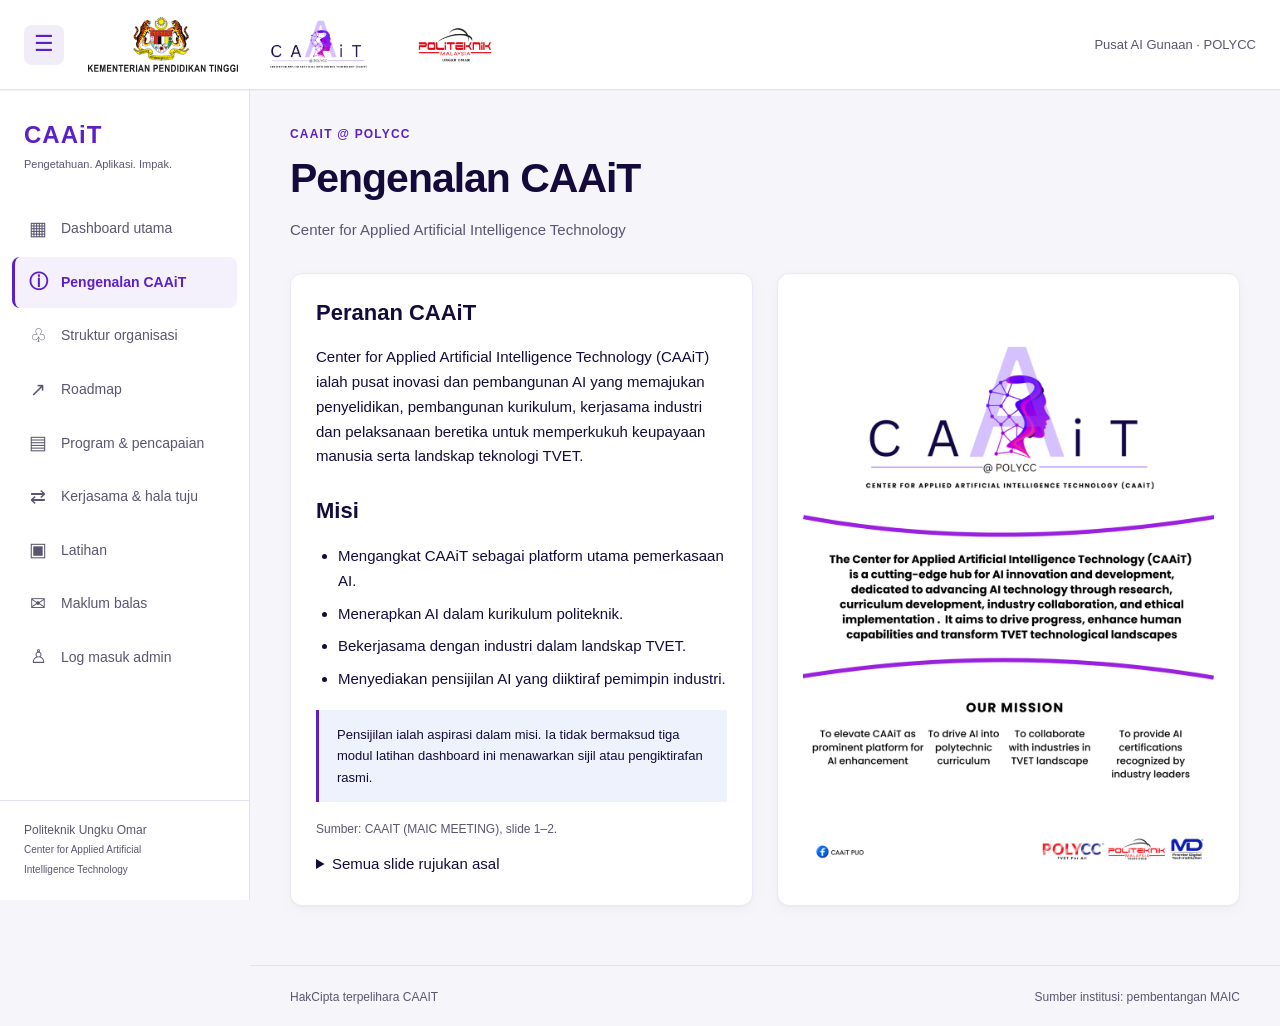
==== commit 9334b2a2: "Reka semula dashboard, selaraskan palet dengan logo, baiki ralat sesi Kandungan disemak semula terha" ====
--- a/about.html
+++ b/about.html
@@ -1,317 +1 @@
-<!DOCTYPE html>
-<html lang="en">
-<head>
-  <meta charset="UTF-8" />
-  <meta name="viewport" content="width=device-width, initial-scale=1.0" />
-  <title>CAAiT — About</title>
-  <link rel="stylesheet" href="https://cdnjs.cloudflare.com/ajax/libs/font-awesome/6.5.0/css/all.min.css" />
-  <link rel="stylesheet" href="https://cdn.jsdelivr.net/npm/aos@2.3.4/dist/aos.css" />
-  <link rel="stylesheet" href="styles.css" />
-</head>
-<body>
-
-<nav class="nav">
-  <div class="nav-inner">
-    <a href="index.html" class="nav-logo" style="text-decoration:none;">
-      <svg viewBox="0 0 330 52" xmlns="http://www.w3.org/2000/svg" style="height:42px;width:auto;display:block;">
-        <defs>
-          <linearGradient id="nv-face" x1="1" y1="0" x2="0" y2="1"><stop offset="0%" stop-color="#E040FB"/><stop offset="50%" stop-color="#7B1FA2"/><stop offset="100%" stop-color="#3A1070"/></linearGradient>
-          <linearGradient id="nv-spine" x1="0" y1="0" x2="0" y2="1"><stop offset="0%" stop-color="#FF4081"/><stop offset="100%" stop-color="#6D28D9"/></linearGradient>
-          <linearGradient id="nv-mesh" x1="0" y1="0" x2="1" y2="1"><stop offset="0%" stop-color="#CE93D8"/><stop offset="100%" stop-color="#9C27B0"/></linearGradient>
-        </defs>
-        <text x="165" y="42" text-anchor="middle" font-family="Poppins,sans-serif" font-weight="900" font-size="52" fill="#C4B5FD" opacity="0.22" style="pointer-events:none">A</text>
-        <text x="4"   y="40" font-family="Poppins,sans-serif" font-weight="900" font-size="37" fill="#1E1B4B">C</text>
-        <text x="30"  y="40" font-family="Poppins,sans-serif" font-weight="900" font-size="37" fill="#1E1B4B">A</text>
-        <g transform="translate(68,1) scale(0.195)">
-          <path d="M78 8 C95 6,118 18,124 42 C130 62,126 82,116 98 C110 108,105 116,104 128 C103 140,100 152,94 160 C90 166,86 170,80 172 C74 170,70 166,68 160 C62 152,60 140,58 128 C56 116,50 108,44 98 C34 82,30 62,36 42 C42 18,60 6,78 8Z" fill="url(#nv-face)" opacity="0.88"/>
-          <path d="M68 160 C66 176,72 188,80 192 C88 188,94 176,92 160Z" fill="url(#nv-face)" opacity="0.70"/>
-          <path d="M80 22 C90 36,70 50,80 64 C90 78,70 92,80 106 C90 120,72 136,80 152 C85 162,80 176,80 192" stroke="url(#nv-spine)" stroke-width="7" fill="none" stroke-linecap="round" opacity="0.75"/>
-          <polygon points="30,42 52,18 80,10 108,24 118,56 106,86 74,92 36,74 22,48" fill="none" stroke="url(#nv-mesh)" stroke-width="2" opacity="0.9"/>
-          <line x1="68" y1="50" x2="30" y2="42" stroke="url(#nv-mesh)" stroke-width="1.5" opacity="0.8"/><line x1="68" y1="50" x2="52" y2="18" stroke="url(#nv-mesh)" stroke-width="1.5" opacity="0.8"/>
-          <line x1="68" y1="50" x2="80" y2="10" stroke="url(#nv-mesh)" stroke-width="1.5" opacity="0.8"/><line x1="68" y1="50" x2="108" y2="24" stroke="url(#nv-mesh)" stroke-width="1.5" opacity="0.8"/>
-          <line x1="68" y1="50" x2="118" y2="56" stroke="url(#nv-mesh)" stroke-width="1.5" opacity="0.8"/><line x1="68" y1="50" x2="106" y2="86" stroke="url(#nv-mesh)" stroke-width="1.5" opacity="0.8"/>
-          <line x1="68" y1="50" x2="74" y2="92" stroke="url(#nv-mesh)" stroke-width="1.5" opacity="0.8"/><line x1="68" y1="50" x2="36" y2="74" stroke="url(#nv-mesh)" stroke-width="1.5" opacity="0.8"/>
-          <circle cx="52" cy="18" r="4.5" fill="#C4B5FD"/><circle cx="80" cy="10" r="5" fill="#CE93D8"/><circle cx="108" cy="24" r="4.5" fill="#AB47BC"/>
-          <circle cx="118" cy="56" r="4" fill="#E040FB"/><circle cx="106" cy="86" r="4.5" fill="#9C27B0"/><circle cx="74" cy="92" r="4" fill="#CE93D8"/>
-          <circle cx="36" cy="74" r="4.5" fill="#E040FB"/><circle cx="30" cy="42" r="4.5" fill="#E040FB"/><circle cx="68" cy="50" r="6" fill="#7B1FA2"/>
-        </g>
-        <text x="100" y="40" font-family="Poppins,sans-serif" font-weight="900" font-size="37" fill="#7C3AED">i</text>
-        <text x="118" y="40" font-family="Poppins,sans-serif" font-weight="900" font-size="37" fill="#1E1B4B">T</text>
-        <line x1="4" y1="45" x2="148" y2="45" stroke="#6D28D9" stroke-width="0.8"/>
-        <text x="76" y="51" font-family="Poppins,sans-serif" font-weight="700" font-size="6" fill="#4A1DA8" text-anchor="middle" letter-spacing="2">@ POLYCC</text>
-      </svg>
-    </a>
-    <button class="nav-toggle" aria-label="Toggle menu"><span></span><span></span><span></span></button>
-    <div class="nav-links">
-      <a href="index.html">Home</a>
-      <a href="about.html">About</a>
-      <a href="programs.html">Programs</a>
-      <a href="research.html">Research</a>
-      <a href="community.html">Community</a>
-      <a href="partners.html">Partners</a>
-    </div>
-  </div>
-</nav>
-
-<!-- HERO -->
-<section class="hero-page">
-  <div class="hero-inner">
-    <!-- Full CAAiT Logo -->
-    <div style="margin-bottom:1.5rem;" data-aos="fade-down">
-      <div style="display:inline-block; background:rgba(255,255,255,0.97); border-radius:16px; padding:1.5rem 2rem 1rem; box-shadow:0 12px 40px rgba(74,29,168,0.3); max-width:560px; width:100%;">
-        <svg viewBox="0 0 700 320" xmlns="http://www.w3.org/2000/svg" style="width:100%;height:auto;display:block;">
-          <defs>
-            <linearGradient id="hp-face" x1="1" y1="0" x2="0" y2="1"><stop offset="0%" stop-color="#E040FB"/><stop offset="30%" stop-color="#CC44CC"/><stop offset="65%" stop-color="#7B1FA2"/><stop offset="100%" stop-color="#3A1070"/></linearGradient>
-            <linearGradient id="hp-spine" x1="0" y1="0" x2="0" y2="1"><stop offset="0%" stop-color="#FF4081"/><stop offset="40%" stop-color="#CE93D8"/><stop offset="100%" stop-color="#6D28D9"/></linearGradient>
-            <linearGradient id="hp-mesh" x1="0" y1="0" x2="1" y2="1"><stop offset="0%" stop-color="#CE93D8"/><stop offset="100%" stop-color="#9C27B0"/></linearGradient>
-          </defs>
-          <text x="350" y="265" text-anchor="middle" font-family="Poppins,sans-serif" font-weight="900" font-size="310" fill="#C4B5FD" opacity="0.28" style="pointer-events:none">A</text>
-          <text x="18"  y="228" font-family="Poppins,sans-serif" font-weight="900" font-size="210" fill="#1E1B4B" text-anchor="start">C</text>
-          <text x="158" y="228" font-family="Poppins,sans-serif" font-weight="900" font-size="210" fill="#1E1B4B" text-anchor="start">A</text>
-          <g transform="translate(285,8)">
-            <path d="M78 8 C95 6,118 18,124 42 C130 62,126 82,116 98 C110 108,105 116,104 128 C103 140,100 152,94 160 C90 166,86 170,80 172 C74 170,70 166,68 160 C62 152,60 140,58 128 C56 116,50 108,44 98 C34 82,30 62,36 42 C42 18,60 6,78 8Z" fill="url(#hp-face)" opacity="0.88"/>
-            <path d="M68 160 C66 176,72 188,80 192 C88 188,94 176,92 160Z" fill="url(#hp-face)" opacity="0.70"/>
-            <path d="M80 22 C90 36,70 50,80 64 C90 78,70 92,80 106 C90 120,72 136,80 152 C85 162,80 176,80 192" stroke="url(#hp-spine)" stroke-width="7" fill="none" stroke-linecap="round" opacity="0.75"/>
-            <polygon points="30,42 52,18 80,10 108,24 118,56 106,86 74,92 36,74 22,48" fill="none" stroke="url(#hp-mesh)" stroke-width="2" opacity="0.92"/>
-            <line x1="52" y1="18" x2="74" y2="92" stroke="url(#hp-mesh)" stroke-width="1.5" opacity="0.75"/><line x1="80" y1="10" x2="36" y2="74" stroke="url(#hp-mesh)" stroke-width="1.5" opacity="0.75"/>
-            <line x1="68" y1="50" x2="30" y2="42" stroke="url(#hp-mesh)" stroke-width="1.4" opacity="0.8"/><line x1="68" y1="50" x2="52" y2="18" stroke="url(#hp-mesh)" stroke-width="1.4" opacity="0.8"/>
-            <line x1="68" y1="50" x2="80" y2="10" stroke="url(#hp-mesh)" stroke-width="1.4" opacity="0.8"/><line x1="68" y1="50" x2="108" y2="24" stroke="url(#hp-mesh)" stroke-width="1.4" opacity="0.8"/>
-            <line x1="68" y1="50" x2="118" y2="56" stroke="url(#hp-mesh)" stroke-width="1.4" opacity="0.8"/><line x1="68" y1="50" x2="106" y2="86" stroke="url(#hp-mesh)" stroke-width="1.4" opacity="0.8"/>
-            <line x1="68" y1="50" x2="74" y2="92" stroke="url(#hp-mesh)" stroke-width="1.4" opacity="0.8"/><line x1="68" y1="50" x2="36" y2="74" stroke="url(#hp-mesh)" stroke-width="1.4" opacity="0.8"/>
-            <circle cx="30" cy="42" r="4.5" fill="#E040FB"/><circle cx="52" cy="18" r="4.5" fill="#C4B5FD"/><circle cx="80" cy="10" r="5" fill="#CE93D8"/>
-            <circle cx="108" cy="24" r="4.5" fill="#AB47BC"/><circle cx="118" cy="56" r="4" fill="#E040FB"/><circle cx="106" cy="86" r="4.5" fill="#9C27B0"/>
-            <circle cx="74" cy="92" r="4" fill="#CE93D8"/><circle cx="36" cy="74" r="4.5" fill="#E040FB"/><circle cx="68" cy="50" r="6" fill="#7B1FA2"/>
-          </g>
-          <text x="432" y="228" font-family="Poppins,sans-serif" font-weight="900" font-size="210" fill="#7C3AED" text-anchor="start">i</text>
-          <text x="508" y="228" font-family="Poppins,sans-serif" font-weight="900" font-size="210" fill="#1E1B4B" text-anchor="start">T</text>
-          <line x1="30" y1="254" x2="280" y2="254" stroke="#6D28D9" stroke-width="1.5"/>
-          <text x="350" y="259" font-family="Poppins,sans-serif" font-weight="700" font-size="18" fill="#4A1DA8" text-anchor="middle" letter-spacing="6">@ POLYCC</text>
-          <line x1="420" y1="254" x2="670" y2="254" stroke="#6D28D9" stroke-width="1.5"/>
-          <text x="350" y="292" font-family="Poppins,sans-serif" font-weight="800" font-size="15" fill="#1E1B4B" text-anchor="middle" letter-spacing="2.5">CENTER FOR APPLIED ARTIFICIAL INTELLIGENCE TECHNOLOGY (CAAiT)</text>
-        </svg>
-      </div>
-    </div>
-    <div class="hero-breadcrumb"><a href="index.html">Home</a> <i class="fa-solid fa-chevron-right fa-2xs"></i> About</div>
-    <h1 style="font-family:'Poppins',sans-serif; font-size:clamp(1.8rem,4vw,3rem); font-weight:800; color:#fff; margin-bottom:0.5rem;">About CAAiT</h1>
-    <p style="color:rgba(255,255,255,0.8); font-size:1rem; max-width:560px; margin:0 auto;">Established August 2024 — Malaysia's foremost polytechnic AI innovation centre at POLYCC.</p>
-  </div>
-</section>
-
-<!-- HEAD'S MESSAGE -->
-<section class="section section-alt">
-  <div class="container">
-    <div style="display:grid; grid-template-columns:220px 1fr; gap:3rem; align-items:center;" data-aos="fade-up">
-      <div style="text-align:center;">
-        <div style="width:180px; height:180px; border-radius:50%; background:var(--gradient); margin:0 auto 1rem; display:flex; align-items:center; justify-content:center; border:4px solid var(--violet-light);">
-          <i class="fa-solid fa-user" style="font-size:4.5rem; color:rgba(255,255,255,0.6);"></i>
-        </div>
-        <div style="font-family:'Poppins',sans-serif; font-weight:700; font-size:0.95rem; color:var(--text);">Ts. Marlina Abdul Manaf</div>
-        <div style="font-size:0.78rem; color:var(--violet-mid); font-weight:600; margin-top:0.2rem;">HEAD, CAAiT @ POLYCC</div>
-      </div>
-      <div>
-        <div class="section-label">Head's Message</div>
-        <h2 class="section-title">"AI is not the future — it is the present."</h2>
-        <p style="color:var(--text-muted); line-height:1.85; font-size:0.95rem; margin-bottom:1rem;">
-          CAAiT was established with a singular vision: to make Artificial Intelligence accessible, meaningful, and impactful for every student, lecturer, and community member within the TVET ecosystem. We believe that ethical AI, applied with purpose, can transform lives and redefine what's possible in polytechnic education.
-        </p>
-        <p style="color:var(--text-muted); line-height:1.85; font-size:0.95rem;">
-          From our first benchmarking visit to Melbourne in 2024, to international exchanges with Korea and Indonesia, and the approval of Malaysia's first Diploma in Applied AI — CAAiT is just getting started. We welcome collaboration, curiosity, and commitment from everyone who believes in the power of technology for good.
-        </p>
-      </div>
-    </div>
-  </div>
-</section>
-
-<!-- WHAT IS CAAIT -->
-<section class="section">
-  <div class="container">
-    <div class="text-center" data-aos="fade-up">
-      <div class="section-label">Our Identity</div>
-      <h2 class="section-title">What is CAAiT?</h2>
-    </div>
-    <div style="max-width:800px; margin:1.5rem auto; background:var(--white); border-radius:var(--radius-lg); padding:2.5rem; border-left:5px solid var(--violet); box-shadow:var(--shadow-md);" data-aos="fade-up">
-      <p style="font-size:1.05rem; line-height:1.9; color:var(--text); text-align:center; font-style:italic; font-family:'Poppins',sans-serif;">
-        "The Center for Applied Artificial Intelligence Technology (CAAiT) is a cutting-edge hub for AI innovation and development, dedicated to advancing AI technology through research, curriculum development, industry collaboration, and ethical implementation. It aims to drive progress, enhance human capabilities and transform TVET technological landscapes."
-      </p>
-    </div>
-  </div>
-</section>
-
-<!-- MISSION PILLARS -->
-<section class="section section-alt">
-  <div class="container">
-    <div class="text-center" data-aos="fade-up">
-      <div class="section-label">Our Mission</div>
-      <h2 class="section-title">Four Pillars of CAAiT</h2>
-      <p class="section-subtitle">Everything we do traces back to these four founding commitments.</p>
-    </div>
-    <div class="grid-4" style="margin-top:2rem;">
-      <div class="card card-accent" style="text-align:center; padding:2rem 1.25rem;" data-aos="fade-up" data-aos-delay="0">
-        <div class="icon-box icon-box-violet" style="margin:0 auto 1rem;"><i class="fa-solid fa-rocket"></i></div>
-        <div class="badge badge-violet" style="margin-bottom:0.75rem;">Pillar 01</div>
-        <div style="font-family:'Poppins',sans-serif; font-weight:700; margin-bottom:0.5rem;">Elevate AI Platform</div>
-        <div style="font-size:0.82rem; color:var(--text-muted); line-height:1.6;">To elevate CAAiT as a prominent platform for AI enhancement across the polytechnic ecosystem.</div>
-      </div>
-      <div class="card card-accent-blue" style="text-align:center; padding:2rem 1.25rem;" data-aos="fade-up" data-aos-delay="80">
-        <div class="icon-box icon-box-blue" style="margin:0 auto 1rem;"><i class="fa-solid fa-book-open"></i></div>
-        <div class="badge badge-blue" style="margin-bottom:0.75rem;">Pillar 02</div>
-        <div style="font-family:'Poppins',sans-serif; font-weight:700; margin-bottom:0.5rem;">AI in Curriculum</div>
-        <div style="font-size:0.82rem; color:var(--text-muted); line-height:1.6;">To drive AI into the polytechnic curriculum and modernise the TVET pedagogical approach.</div>
-      </div>
-      <div class="card card-accent-lavender" style="text-align:center; padding:2rem 1.25rem;" data-aos="fade-up" data-aos-delay="160">
-        <div class="icon-box icon-box-lav" style="margin:0 auto 1rem;"><i class="fa-solid fa-handshake"></i></div>
-        <div class="badge badge-lavender" style="margin-bottom:0.75rem;">Pillar 03</div>
-        <div style="font-family:'Poppins',sans-serif; font-weight:700; margin-bottom:0.5rem;">Industry Collaboration</div>
-        <div style="font-size:0.82rem; color:var(--text-muted); line-height:1.6;">To collaborate with industries in the TVET landscape, bridging academic knowledge with real-world application.</div>
-      </div>
-      <div class="card" style="text-align:center; padding:2rem 1.25rem; border-top:3px solid var(--pink);" data-aos="fade-up" data-aos-delay="240">
-        <div class="icon-box icon-box-pink" style="margin:0 auto 1rem;"><i class="fa-solid fa-certificate"></i></div>
-        <div class="badge badge-pink" style="margin-bottom:0.75rem;">Pillar 04</div>
-        <div style="font-family:'Poppins',sans-serif; font-weight:700; margin-bottom:0.5rem;">AI Certifications</div>
-        <div style="font-size:0.82rem; color:var(--text-muted); line-height:1.6;">To provide AI certifications recognised by industry leaders, enabling students to enter the workforce AI-ready.</div>
-      </div>
-    </div>
-  </div>
-</section>
-
-<!-- ROADMAP TIMELINE -->
-<section class="section">
-  <div class="container">
-    <div class="text-center" data-aos="fade-up">
-      <div class="section-label">Our Journey</div>
-      <h2 class="section-title">CAAiT Overall Roadmap</h2>
-      <p class="section-subtitle">Center for Applied Artificial Intelligence Technology — from establishment to future direction.</p>
-    </div>
-    <div class="timeline" style="margin-top:3rem;">
-
-      <div class="timeline-item" data-aos="fade-right">
-        <div class="timeline-dot"></div>
-        <div class="timeline-content">
-          <div class="timeline-year">August 2024</div>
-          <div class="timeline-heading"><i class="fa-solid fa-flag" style="color:var(--violet);"></i> Establishment of CAAiT</div>
-          <div class="timeline-body">CAAiT was officially established at POLYCC in August 2024 — marking the beginning of applied AI integration in Malaysia's TVET polytechnic system.</div>
-        </div>
-      </div>
-
-      <div class="timeline-item" data-aos="fade-left">
-        <div class="timeline-dot"></div>
-        <div class="timeline-content">
-          <div class="timeline-year">Late 2024</div>
-          <div class="timeline-heading"><i class="fa-solid fa-users-gear" style="color:var(--blue);"></i> Team Formation</div>
-          <div class="timeline-body">Build multidisciplinary teams to explore AI trends, validate solution concepts, and drive collaborative innovation across departments.</div>
-        </div>
-      </div>
-
-      <div class="timeline-item" data-aos="fade-right">
-        <div class="timeline-dot"></div>
-        <div class="timeline-content">
-          <div class="timeline-year">2024–2025</div>
-          <div class="timeline-heading"><i class="fa-solid fa-cart-shopping" style="color:var(--violet);"></i> Projects</div>
-          <div class="timeline-body">Integrate AI-based solutions into industrial projects and curricula to align with institutional and industry needs, serving POLYCC stakeholders and the community.</div>
-        </div>
-      </div>
-
-      <div class="timeline-item" data-aos="fade-left">
-        <div class="timeline-dot"></div>
-        <div class="timeline-content">
-          <div class="timeline-year">2025</div>
-          <div class="timeline-heading"><i class="fa-solid fa-bullseye" style="color:var(--blue);"></i> Focus Area</div>
-          <div class="timeline-body">Pilot applied AI applications to evaluate performance, scalability, and real-world impact. Focus: talent development, knowledge sharing, curriculum development, and AI ethics.</div>
-        </div>
-      </div>
-
-      <div class="timeline-item" data-aos="fade-right">
-        <div class="timeline-dot"></div>
-        <div class="timeline-content">
-          <div class="timeline-year">2025–2026</div>
-          <div class="timeline-heading"><i class="fa-solid fa-gear" style="color:var(--violet);"></i> Plans</div>
-          <div class="timeline-body">Refine projects based on feedback, data insights, technology readiness, and the POLYCC Transformation Digital Plan — including the PAIR (POLYCC AI Reform Agenda).</div>
-        </div>
-      </div>
-
-      <div class="timeline-item" data-aos="fade-left">
-        <div class="timeline-dot"></div>
-        <div class="timeline-content">
-          <div class="timeline-year">2026 &amp; Beyond</div>
-          <div class="timeline-heading"><i class="fa-solid fa-rocket" style="color:var(--blue);"></i> Future Direction</div>
-          <div class="timeline-body">Expand CAAiT's innovations through commercialisation, collaboration, and sustainable AI ecosystem development. Impact: AI literacy &amp; modern Professional Development Programme (PdP).</div>
-        </div>
-      </div>
-
-    </div>
-  </div>
-</section>
-
-<!-- STRATEGIC ALIGNMENT -->
-<section class="section section-alt">
-  <div class="container">
-    <div class="text-center" data-aos="fade-up">
-      <div class="section-label">National Alignment</div>
-      <h2 class="section-title">Strategic Framework</h2>
-      <p class="section-subtitle">CAAiT's work is guided by Malaysia's national digital transformation agenda.</p>
-    </div>
-    <div class="grid-3" style="margin-top:2rem;">
-      <div class="card card-accent" data-aos="fade-up" data-aos-delay="0">
-        <div class="icon-box icon-box-violet"><i class="fa-solid fa-file-lines"></i></div>
-        <div class="badge badge-violet" style="margin-bottom:0.75rem;">POLYCC Strategic</div>
-        <div style="font-family:'Poppins',sans-serif; font-weight:700; margin-bottom:0.4rem;">POLYCC Artificial Intelligence Reform Agenda (PAIR)</div>
-        <div style="font-size:0.82rem; color:var(--text-muted); line-height:1.6;">CAAiT's primary governing framework — driving AI adoption, digital transformation, and curriculum reform across POLYCC.</div>
-      </div>
-      <div class="card card-accent-blue" data-aos="fade-up" data-aos-delay="80">
-        <div class="icon-box icon-box-blue"><i class="fa-solid fa-compass"></i></div>
-        <div class="badge badge-blue" style="margin-bottom:0.75rem;">National Blueprint</div>
-        <div style="font-family:'Poppins',sans-serif; font-weight:700; margin-bottom:0.4rem;">Hala Tuju Transformasi Politeknik 2023–2030</div>
-        <div style="font-size:0.82rem; color:var(--text-muted); line-height:1.6;">Malaysia's national polytechnic transformation blueprint guiding institutional strategic direction toward a technology-driven future.</div>
-      </div>
-      <div class="card card-accent-lavender" data-aos="fade-up" data-aos-delay="160">
-        <div class="icon-box icon-box-lav"><i class="fa-solid fa-microchip"></i></div>
-        <div class="badge badge-lavender" style="margin-bottom:0.75rem;">Digital Framework</div>
-        <div style="font-family:'Poppins',sans-serif; font-weight:700; margin-bottom:0.4rem;">Poli Digital</div>
-        <div style="font-size:0.82rem; color:var(--text-muted); line-height:1.6;">POLYCC's digital transformation plan aligning institutional practices with the national digital economy agenda and Industry 4.0 readiness.</div>
-      </div>
-    </div>
-  </div>
-</section>
-
-<footer class="footer">
-  <div class="container">
-    <div class="footer-grid">
-      <div>
-        <div class="footer-brand-name">CAAiT</div>
-        <div class="footer-brand-sub">@ POLYCC</div>
-        <p class="footer-tagline">Centre for Applied Artificial Intelligence Technology — Where Innovation Meets Intelligence.</p>
-      </div>
-      <div>
-        <div class="footer-col-title">Pages</div>
-        <div class="footer-links">
-          <a href="about.html">About CAAiT</a>
-          <a href="programs.html">Programs &amp; Achievements</a>
-          <a href="research.html">Research &amp; Innovation</a>
-          <a href="community.html">Community &amp; Events</a>
-          <a href="partners.html">Partners</a>
-        </div>
-      </div>
-      <div>
-        <div class="footer-col-title">Contact</div>
-        <div class="footer-links">
-          <a href="#"><i class="fa-solid fa-envelope fa-xs"></i> caait@polycc.edu.my</a>
-          <a href="#"><i class="fa-brands fa-facebook fa-xs"></i> @CAAiT PUO</a>
-          <a href="#"><i class="fa-solid fa-location-dot fa-xs"></i> POLYCC, Malaysia</a>
-        </div>
-      </div>
-    </div>
-    <div class="footer-bottom">
-      <div class="footer-copy">© 2025 CAAiT @ POLYCC. Centre for Applied Artificial Intelligence Technology.</div>
-      <div class="footer-social">
-        <a href="#"><i class="fa-brands fa-facebook-f"></i></a>
-        <a href="#"><i class="fa-brands fa-youtube"></i></a>
-        <a href="#"><i class="fa-brands fa-linkedin-in"></i></a>
-      </div>
-    </div>
-  </div>
-</footer>
-
-<script src="https://cdn.jsdelivr.net/npm/aos@2.3.4/dist/aos.js"></script>
-<script src="app.js"></script>
-</body>
-</html>
+<!doctype html><html lang="ms"><meta charset="utf-8"><meta name="viewport" content="width=device-width,initial-scale=1"><meta http-equiv="refresh" content="0;url=index.html#about"><title>CAAiT</title><p><a href="index.html#about">Buka modul CAAiT</a></p></html>
